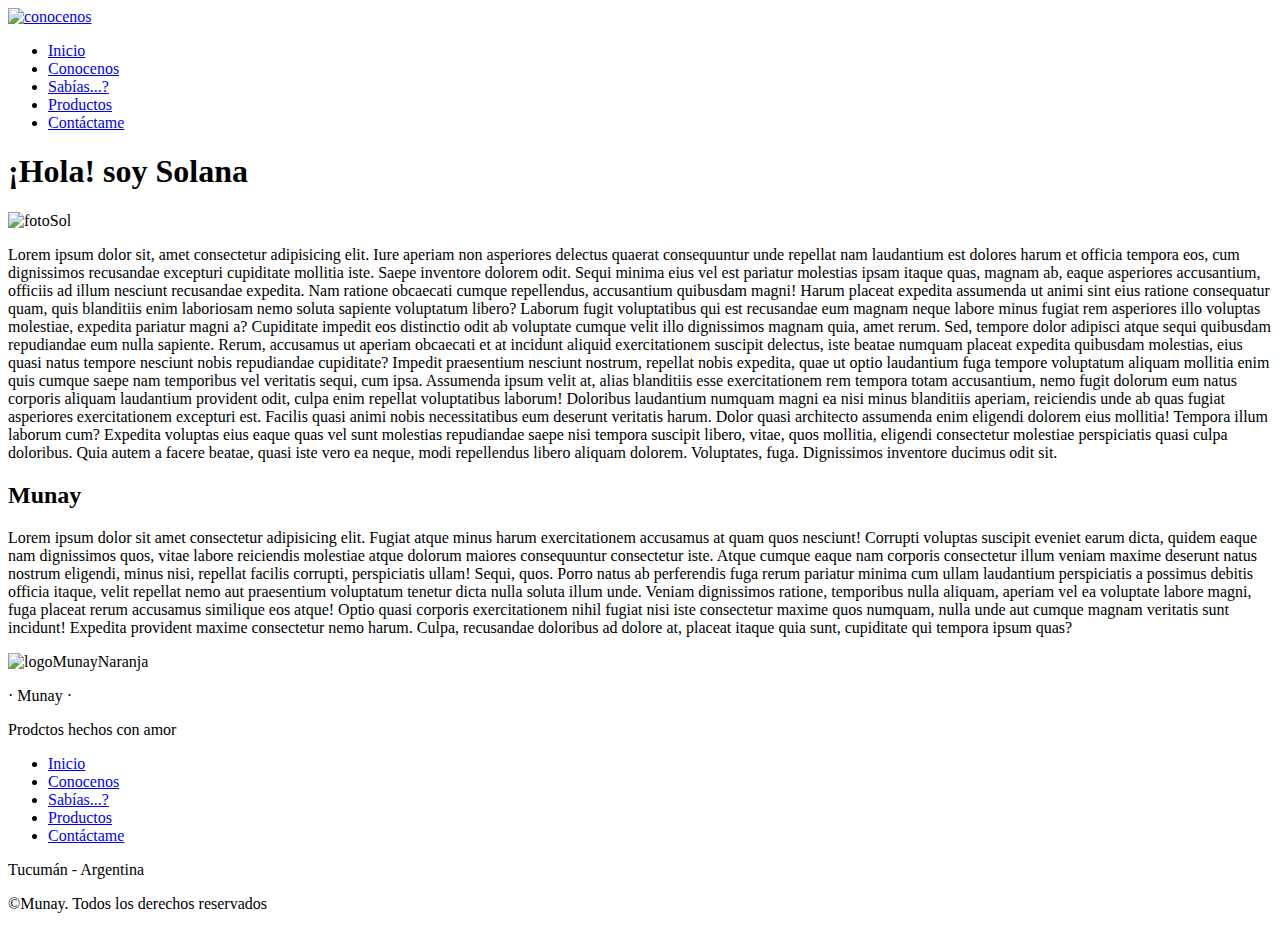
==== pages/conocenos.html @ 52119b0f "Estructura inicial del proyecto" ====
<!DOCTYPE html>
<html lang="es">

<head>
    <meta charset="UTF-8">
    <meta http-equiv="X-UA-Compatible" content="IE=edge">
    <meta name="viewport" content="width=device-width, initial-scale=1.0">
    <link rel="shotcut icon" href="../Assets/img/icono1.png">
    <title>Munay - Conocenos</title>
    <!--Link CSS-->
    <link rel="stylesheet" href="../CSS/style.css">
    <!--Link Google Fonts-->
    <link rel="preconnect" href="https://fonts.googleapis.com">
    <link rel="preconnect" href="https://fonts.gstatic.com" crossorigin>
    <link
        href="https://fonts.googleapis.com/css2?family=Clicker+Script&family=Raleway:ital,wght@0,300;0,400;0,700;1,400;1,700&display=swap"
        rel="stylesheet">
</head>

<body>
    <header>
        <div>
          <a href="../index.html"><img src="../Assets/img/munayTerracota.png" alt="conocenos"></a>
        </div>
        <nav>
            <ul>
                <li><a href="../index.html">Inicio</a></li>
                <li><a href="./conocenos.html">Conocenos</a></li>
                <li><a href="./sabias.html">Sabías...?</a></li>
                <li><a href="./productos.html">Productos</a></li>
                <li><a href="./contactame.html">Contáctame</a></li>
            </ul>
        </nav>
    </header>
    <main>
        <h1>¡Hola! soy Solana</h1>
        <section class="solana">
            <div>
                <img src="../Assets/img/solana.jpg" alt="fotoSol">
            </div>
            <div>
                <p>Lorem ipsum dolor sit, amet consectetur adipisicing elit. Iure aperiam non asperiores delectus
                    quaerat
                    consequuntur unde repellat nam laudantium est dolores harum et officia tempora eos, cum dignissimos
                    recusandae excepturi cupiditate mollitia iste. Saepe inventore dolorem odit. Sequi minima eius vel
                    est
                    pariatur molestias ipsam itaque quas, magnam ab, eaque asperiores accusantium, officiis ad illum
                    nesciunt recusandae expedita. Nam ratione obcaecati cumque repellendus, accusantium quibusdam magni!
                    Harum placeat expedita assumenda ut animi sint eius ratione consequatur quam, quis blanditiis enim
                    laboriosam nemo soluta sapiente voluptatum libero? Laborum fugit voluptatibus qui est recusandae eum
                    magnam neque labore minus fugiat rem asperiores illo voluptas molestiae, expedita pariatur magni a?
                    Cupiditate impedit eos distinctio odit ab voluptate cumque velit illo dignissimos magnam quia, amet
                    rerum. Sed, tempore dolor adipisci atque sequi quibusdam repudiandae eum nulla sapiente. Rerum,
                    accusamus ut aperiam obcaecati et at incidunt aliquid exercitationem suscipit delectus, iste beatae
                    numquam placeat expedita quibusdam molestias, eius quasi natus tempore nesciunt nobis repudiandae
                    cupiditate? Impedit praesentium nesciunt nostrum, repellat nobis expedita, quae ut optio laudantium
                    fuga
                    tempore voluptatum aliquam mollitia enim quis cumque saepe nam temporibus vel veritatis sequi, cum
                    ipsa.
                    Assumenda ipsum velit at, alias blanditiis esse exercitationem rem tempora totam accusantium, nemo
                    fugit
                    dolorum eum natus corporis aliquam laudantium provident odit, culpa enim repellat voluptatibus
                    laborum!
                    Doloribus laudantium numquam magni ea nisi minus blanditiis aperiam, reiciendis unde ab quas fugiat
                    asperiores exercitationem excepturi est. Facilis quasi animi nobis necessitatibus eum deserunt
                    veritatis
                    harum. Dolor quasi architecto assumenda enim eligendi dolorem eius mollitia! Tempora illum laborum
                    cum?
                    Expedita voluptas eius eaque quas vel sunt molestias repudiandae saepe nisi tempora suscipit libero,
                    vitae, quos mollitia, eligendi consectetur molestiae perspiciatis quasi culpa doloribus. Quia autem
                    a
                    facere beatae, quasi iste vero ea neque, modi repellendus libero aliquam dolorem. Voluptates, fuga.
                    Dignissimos inventore ducimus odit sit.</p>
            </div>
        </section>
        <h2>Munay</h2>
        <section class="munay">
            <div>
                <p>Lorem ipsum dolor sit amet consectetur adipisicing elit. Fugiat atque minus harum exercitationem
                    accusamus at quam quos nesciunt! Corrupti voluptas suscipit eveniet earum dicta, quidem eaque nam
                    dignissimos quos, vitae labore reiciendis molestiae atque dolorum maiores consequuntur consectetur
                    iste.
                    Atque cumque eaque nam corporis consectetur illum veniam maxime deserunt natus nostrum eligendi,
                    minus
                    nisi, repellat facilis corrupti, perspiciatis ullam! Sequi, quos. Porro natus ab perferendis fuga
                    rerum
                    pariatur minima cum ullam laudantium perspiciatis a possimus debitis officia itaque, velit repellat
                    nemo
                    aut praesentium voluptatum tenetur dicta nulla soluta illum unde. Veniam dignissimos ratione,
                    temporibus
                    nulla aliquam, aperiam vel ea voluptate labore magni, fuga placeat rerum accusamus similique eos
                    atque!
                    Optio quasi corporis exercitationem nihil fugiat nisi iste consectetur maxime quos numquam, nulla
                    unde
                    aut cumque magnam veritatis sunt incidunt! Expedita provident maxime consectetur nemo harum. Culpa,
                    recusandae doloribus ad dolore at, placeat itaque quia sunt, cupiditate qui tempora ipsum quas?</p>
            </div>
            <div>
                <img src="../Assets/img/icono2.png" alt="logoMunayNaranja">
            </div>
        </section>
    </main>
    <footer>
        <div>
            <p>· Munay ·</p>
            <p>Prodctos hechos con amor</p>
        </div>
        <nav>
            <ul>
                <li><a href="../index.html">Inicio</a></li>
                <li><a href="./conocenos.html">Conocenos</a></li>
                <li><a href="./sabias.html">Sabías...?</a></li>
                <li><a href="./productos.html">Productos</a></li>
                <li><a href="./contactame.html">Contáctame</a></li>
            </ul>
        </nav>
        <div>
            <p>Tucumán - Argentina</p>
            <p>©Munay. Todos los derechos reservados</p>
        </div>
    </footer>
</body>
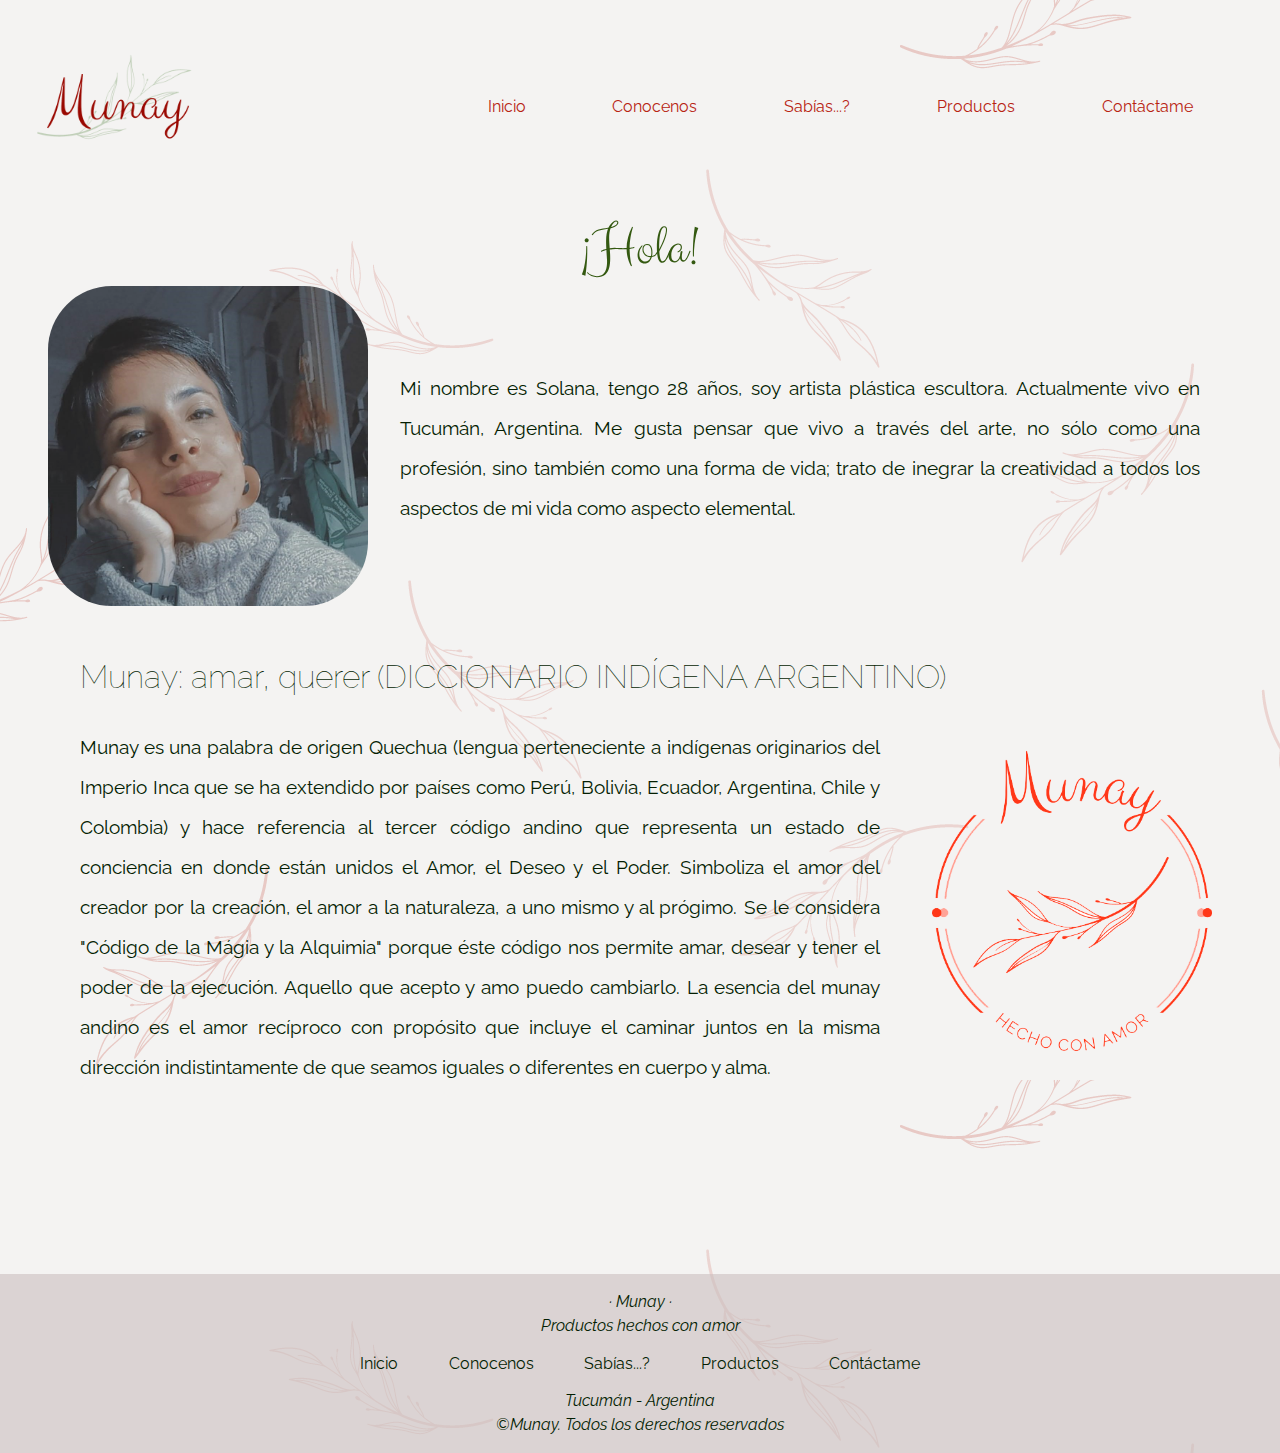
==== commit 0ba0a661: "cierre de etiqueta html" ====
--- a/pages/conocenos.html
+++ b/pages/conocenos.html
@@ -7,116 +7,88 @@
     <meta name="viewport" content="width=device-width, initial-scale=1.0">
     <link rel="shotcut icon" href="../Assets/img/icono1.png">
     <title>Munay - Conocenos</title>
-    <!--Link CSS-->
-    <link rel="stylesheet" href="../CSS/style.css">
     <!--Link Google Fonts-->
     <link rel="preconnect" href="https://fonts.googleapis.com">
     <link rel="preconnect" href="https://fonts.gstatic.com" crossorigin>
     <link
         href="https://fonts.googleapis.com/css2?family=Clicker+Script&family=Raleway:ital,wght@0,300;0,400;0,700;1,400;1,700&display=swap"
         rel="stylesheet">
+    <!--Link CSS-->
+    <link rel="stylesheet" href="../css/style.css">
 </head>
 
 <body>
-    <header>
-        <div>
-          <a href="../index.html"><img src="../Assets/img/munayTerracota.png" alt="conocenos"></a>
-        </div>
-        <nav>
-            <ul>
-                <li><a href="../index.html">Inicio</a></li>
-                <li><a href="./conocenos.html">Conocenos</a></li>
-                <li><a href="./sabias.html">Sabías...?</a></li>
-                <li><a href="./productos.html">Productos</a></li>
-                <li><a href="./contactame.html">Contáctame</a></li>
-            </ul>
-        </nav>
-    </header>
-    <main>
-        <h1>¡Hola! soy Solana</h1>
-        <section class="solana">
+    <div class="estructura">
+        <header>
             <div>
-                <img src="../Assets/img/solana.jpg" alt="fotoSol">
+                <a href="../index.html"><img src="../assets/img/munayTerracota.png" alt="conocenos"></a>
             </div>
+            <nav>
+                <ul>
+                    <li><a href="../index.html">Inicio</a></li>
+                    <li><a href="./conocenos.html">Conocenos</a></li>
+                    <li><a href="./sabias.html">Sabías...?</a></li>
+                    <li><a href="./productos.html">Productos</a></li>
+                    <li><a href="./contactame.html">Contáctame</a></li>
+                </ul>
+            </nav>
+        </header>
+        <main>
+            <h1>¡Hola!</h1>
+            <section class="solana">
+                <div>
+                    <img src="../assets/img/solana.jpg" alt="fotoSol">
+                </div>
+                <div>
+                    <p>Mi nombre es Solana, tengo 28 años, soy artista plástica escultora.
+                        Actualmente vivo en Tucumán, Argentina.
+                        Me gusta pensar que vivo a través del arte, no sólo como una profesión, sino también como una
+                        forma de vida; trato de inegrar la creatividad a todos los aspectos de mi vida como aspecto
+                        elemental.</p>
+                </div>
+            </section>
+            <div class="h2Conocenos">
+                <h2>Munay: amar, querer (DICCIONARIO INDÍGENA ARGENTINO)</h2>
+            </div>
+            <section class="munay">
+                <div>
+                    <p>Munay es una palabra de origen Quechua (lengua perteneciente a indígenas originarios del Imperio
+                        Inca que se ha extendido por países como Perú, Bolivia, Ecuador, Argentina, Chile y Colombia) y
+                        hace referencia al tercer código andino que representa un estado de conciencia en donde están
+                        unidos el Amor, el Deseo y el Poder. Simboliza el amor del creador por la creación, el amor a la
+                        naturaleza, a uno mismo y al prógimo.
+                        Se le considera "Código de la Mágia y la Alquimia" porque éste código nos permite amar, desear y
+                        tener el poder de la ejecución.
+                        Aquello que acepto y amo puedo cambiarlo. La esencia del munay andino es el amor recíproco con
+                        propósito que incluye el caminar juntos en la misma dirección indistintamente de que seamos
+                        iguales o diferentes en cuerpo y alma.
+                    </p>
+                </div>
+                <div>
+                    <img src="../assets/img/icono2.png" alt="logoMunayNaranja">
+                </div>
+            </section>
+        </main>
+        <footer>
             <div>
-                <p>Lorem ipsum dolor sit, amet consectetur adipisicing elit. Iure aperiam non asperiores delectus
-                    quaerat
-                    consequuntur unde repellat nam laudantium est dolores harum et officia tempora eos, cum dignissimos
-                    recusandae excepturi cupiditate mollitia iste. Saepe inventore dolorem odit. Sequi minima eius vel
-                    est
-                    pariatur molestias ipsam itaque quas, magnam ab, eaque asperiores accusantium, officiis ad illum
-                    nesciunt recusandae expedita. Nam ratione obcaecati cumque repellendus, accusantium quibusdam magni!
-                    Harum placeat expedita assumenda ut animi sint eius ratione consequatur quam, quis blanditiis enim
-                    laboriosam nemo soluta sapiente voluptatum libero? Laborum fugit voluptatibus qui est recusandae eum
-                    magnam neque labore minus fugiat rem asperiores illo voluptas molestiae, expedita pariatur magni a?
-                    Cupiditate impedit eos distinctio odit ab voluptate cumque velit illo dignissimos magnam quia, amet
-                    rerum. Sed, tempore dolor adipisci atque sequi quibusdam repudiandae eum nulla sapiente. Rerum,
-                    accusamus ut aperiam obcaecati et at incidunt aliquid exercitationem suscipit delectus, iste beatae
-                    numquam placeat expedita quibusdam molestias, eius quasi natus tempore nesciunt nobis repudiandae
-                    cupiditate? Impedit praesentium nesciunt nostrum, repellat nobis expedita, quae ut optio laudantium
-                    fuga
-                    tempore voluptatum aliquam mollitia enim quis cumque saepe nam temporibus vel veritatis sequi, cum
-                    ipsa.
-                    Assumenda ipsum velit at, alias blanditiis esse exercitationem rem tempora totam accusantium, nemo
-                    fugit
-                    dolorum eum natus corporis aliquam laudantium provident odit, culpa enim repellat voluptatibus
-                    laborum!
-                    Doloribus laudantium numquam magni ea nisi minus blanditiis aperiam, reiciendis unde ab quas fugiat
-                    asperiores exercitationem excepturi est. Facilis quasi animi nobis necessitatibus eum deserunt
-                    veritatis
-                    harum. Dolor quasi architecto assumenda enim eligendi dolorem eius mollitia! Tempora illum laborum
-                    cum?
-                    Expedita voluptas eius eaque quas vel sunt molestias repudiandae saepe nisi tempora suscipit libero,
-                    vitae, quos mollitia, eligendi consectetur molestiae perspiciatis quasi culpa doloribus. Quia autem
-                    a
-                    facere beatae, quasi iste vero ea neque, modi repellendus libero aliquam dolorem. Voluptates, fuga.
-                    Dignissimos inventore ducimus odit sit.</p>
+                <p>· Munay ·</p>
+                <p>Productos hechos con amor</p>
             </div>
-        </section>
-        <h2>Munay</h2>
-        <section class="munay">
+            <nav>
+                <ul>
+                    <li><a href="../index.html">Inicio</a></li>
+                    <li><a href="./conocenos.html">Conocenos</a></li>
+                    <li><a href="./sabias.html">Sabías...?</a></li>
+                    <li><a href="./productos.html">Productos</a></li>
+                    <li><a href="./contactame.html">Contáctame</a></li>
+                </ul>
+            </nav>
             <div>
-                <p>Lorem ipsum dolor sit amet consectetur adipisicing elit. Fugiat atque minus harum exercitationem
-                    accusamus at quam quos nesciunt! Corrupti voluptas suscipit eveniet earum dicta, quidem eaque nam
-                    dignissimos quos, vitae labore reiciendis molestiae atque dolorum maiores consequuntur consectetur
-                    iste.
-                    Atque cumque eaque nam corporis consectetur illum veniam maxime deserunt natus nostrum eligendi,
-                    minus
-                    nisi, repellat facilis corrupti, perspiciatis ullam! Sequi, quos. Porro natus ab perferendis fuga
-                    rerum
-                    pariatur minima cum ullam laudantium perspiciatis a possimus debitis officia itaque, velit repellat
-                    nemo
-                    aut praesentium voluptatum tenetur dicta nulla soluta illum unde. Veniam dignissimos ratione,
-                    temporibus
-                    nulla aliquam, aperiam vel ea voluptate labore magni, fuga placeat rerum accusamus similique eos
-                    atque!
-                    Optio quasi corporis exercitationem nihil fugiat nisi iste consectetur maxime quos numquam, nulla
-                    unde
-                    aut cumque magnam veritatis sunt incidunt! Expedita provident maxime consectetur nemo harum. Culpa,
-                    recusandae doloribus ad dolore at, placeat itaque quia sunt, cupiditate qui tempora ipsum quas?</p>
+                <p>Tucumán - Argentina</p>
+                <p>©Munay. Todos los derechos reservados</p>
             </div>
-            <div>
-                <img src="../Assets/img/icono2.png" alt="logoMunayNaranja">
-            </div>
-        </section>
-    </main>
-    <footer>
-        <div>
-            <p>· Munay ·</p>
-            <p>Prodctos hechos con amor</p>
-        </div>
-        <nav>
-            <ul>
-                <li><a href="../index.html">Inicio</a></li>
-                <li><a href="./conocenos.html">Conocenos</a></li>
-                <li><a href="./sabias.html">Sabías...?</a></li>
-                <li><a href="./productos.html">Productos</a></li>
-                <li><a href="./contactame.html">Contáctame</a></li>
-            </ul>
-        </nav>
-        <div>
-            <p>Tucumán - Argentina</p>
-            <p>©Munay. Todos los derechos reservados</p>
-        </div>
-    </footer>
-</body>+        </footer>
+    </div>
+</body>
+
+</html>--- a/css/style.css
+++ b/css/style.css
@@ -0,0 +1,424 @@
+*{
+    margin: 0;
+    padding: 0;
+    box-sizing: border-box;
+    font-family: 'Raleway', sans-serif;
+}
+
+.estructura {
+    display: grid;
+    grid-template-areas: 
+    "header"
+    "main"
+    "footer";
+    grid-template-columns:1fr;
+    grid-template-rows: 0.5fr 5fr 0.5fr;
+}
+
+header{
+    display: flex;
+    align-items: center;
+    grid-area: header;
+}
+
+header img{
+    width: 50%;
+    margin-left: 3%;
+}
+
+header div{
+    padding: 0.5rem;
+    width: 45%;
+    align-items: center;
+}
+
+header ul li{
+    list-style-type: none;
+    font-weight: 400;
+    font-size: 1rem;
+    text-align: center;
+    text-decoration: none;
+    align-content: space-between;
+}
+
+header ul a{
+    text-decoration: none;
+    color: #B82312;
+}
+
+header nav{
+    width: 100%;
+}
+
+header nav ul{
+    display: flex;
+    justify-content: space-evenly;
+    width: 100%;
+    align-items: center;
+}
+
+header a:hover{
+    color: #041E02;
+}
+
+footer{
+    background-color: #cbbfbf9c;
+    display: flex;
+    flex-direction: column;
+    justify-content: flex-end;
+    grid-area: footer;
+}
+
+footer div{
+    width: 100%;
+    padding: 1rem;
+}
+
+footer div p{
+    align-items: center;
+    line-height: 1.5rem;
+}
+
+footer ul li{
+    list-style-type: none;
+    font-weight: 400;
+    font-size: 1rem;
+    text-align: center;
+    text-decoration: none;
+}
+
+footer ul a{
+    text-decoration: none;
+    color: #041E02;
+}
+
+footer nav{
+    width: 100%;
+    display: flex;
+    justify-content: center;
+}
+
+footer nav ul{
+    display: flex;
+    justify-content: space-between;
+    width: 35rem;
+    align-items: center;
+}
+
+footer div p{
+    color: #041E02;
+    font-style: italic;
+    display: flex;
+    justify-content: center;
+}
+
+footer a:hover{
+    color: #B82312;
+}
+
+body{
+    background-image: url(../assets/img/background.png);
+    width:100%;
+}
+
+main{
+    height: 100%;
+    display: flex;
+    flex-direction: column;
+    align-content: flex-start;
+    justify-content: flex-start;
+    grid-area: main;
+}
+
+body h1{
+    color: #345911;
+    font-size: 3.5rem;
+    font-weight: lighter;
+    font-family: 'Clicker Script', cursive;
+    display: flex;
+    justify-content: center;
+    align-items: center;
+}
+
+.mainIndex{
+    display: flex;
+    flex-direction: column;
+    justify-content: flex-start;
+    align-items: center;
+    height: 120vh;
+}
+
+.mainIndex h1{
+    color: #345911;
+    font-size: 6rem;
+    text-align: center;
+    font-weight: lighter;
+    font-family: 'Clicker Script', cursive;
+}
+
+.mainIndex h2{
+    color: #345911;
+    width:45%;
+    font-size: 1rem;
+    font-family: 'Raleway';
+    display: flex;
+    align-items: center;
+    justify-content: center;
+}
+
+.btnPedidos{
+    padding: 8%;
+}
+
+.btnPedidos button{
+    padding: 1rem;
+    width: 15rem;
+    font-size: 1.3rem;
+    border-radius: 5rem;
+    border-style: solid;
+    border-color: #345911;    
+}
+
+.btnPedidos button a{
+    color: #345911;
+    text-decoration: none;
+}
+
+.btnPedidos button:hover{
+    transform: scale(1.2)
+}
+
+.solana{
+    margin: 0rem 3rem 0rem 3rem;
+    display: flex;
+    flex-direction: row;
+    align-items: center;
+}
+
+.solana img{
+    width: auto;
+    height: 20rem;
+    border-radius: 20%;
+    opacity: 85%;
+}
+
+.solana p{
+    color: #041E02;
+    margin: 2rem;
+    font-size: 1.2rem;
+    text-align: justify;
+    line-height: 2.5rem;
+}
+
+h2{
+    color: #041E02;
+    font-size: 2rem;
+    font-family: 'Raleway';
+    font-weight: lighter;
+    display: flex;
+    align-items: center;
+}
+
+.h2Conocenos{
+    margin: 3rem 3rem 0rem 5rem;
+}
+
+.munay{
+    margin: 0rem 3rem 0rem 3rem;
+    display: flex;
+    flex-direction: row;
+    align-items: center;
+}
+
+.munay img{
+    width: auto;
+    height: 20rem;
+    border-radius: 20%;
+}
+
+.munay p{
+    color: #041E02;
+    margin: 2rem;
+    font-size: 1.2rem;
+    text-align: justify;
+    line-height: 2.5rem;
+}
+
+.sabias h2 {
+    padding: 1rem;
+    margin-left: 15rem;
+}
+
+.video{
+    padding: 1rem;
+    display: flex;
+    justify-content: center;
+}
+
+.mates{
+    width: 100%;
+}
+
+.mates h2{
+    margin-left: 3rem;
+}
+
+.mates div{
+    display: flex;
+    justify-content: center;
+    flex-wrap: wrap;
+}
+
+.mates div div{
+    background-color: #ff633352;
+    width: 15rem;
+    height: 20rem;
+    margin: 3rem;
+    padding: 1rem;
+    border-radius: 5%;
+    display: flex;
+    flex-direction: column;
+    justify-content: space-between;
+    align-items: center;
+}
+
+.mates div img{
+    width: auto;
+    height: 10rem;
+}
+
+.mates div p{
+    text-align: center;
+}
+
+.cuencos{
+    width: 100%;
+}
+
+.cuencos h2{
+    margin-left: 3rem;
+}
+
+.cuencos div{
+    background-color: #ff633352;
+    width: 15rem;
+    height: 20rem;
+    margin: 3rem 3rem 3rem 9rem;
+    padding: 1rem;
+    border-radius: 5%;
+    display: flex;
+    flex-direction: column;
+    justify-content: space-between;
+    align-items: center;
+}
+
+.cuencos div img{
+    width: auto;
+    height: 10rem;
+}
+
+.cuencos div p{
+    text-align: center;
+}
+
+.contactame h2{
+    width: 85%;
+    font-size: 2rem;
+    margin-left: 3rem;
+}
+
+.contForm{
+    display: flex;
+    flex-direction: row;
+    align-items: center;
+}
+
+.contForm h3{
+    font-size: 1.5rem;
+    margin-bottom: 1rem;
+    font-weight: 400;
+    color: #FF6333
+}
+
+.izquierda{
+    width: 50%;
+    height: 100%;
+    padding: 2rem;
+    display: flex;
+    flex-direction: column;
+}
+
+.pedidos{
+    margin: 0rem 3rem 3rem 1rem;
+}
+
+.pedidos p{
+    color: #345911;
+    text-align: justify;
+    font-size: 1rem;
+    line-height: 2.5rem;
+}
+
+.formulario{
+    padding: 3rem;
+    display: flex;
+    flex-direction: column;
+}
+
+.redes{
+    margin: 3rem 3rem 2rem 1rem;
+    display: flex;
+    flex-direction: column;
+    align-items: flex-end;
+    justify-content: flex-end;
+}
+
+.redes i{
+    color: grey;
+    margin: 0.5rem 0.5rem 0rem 1.5rem;
+    width: 3rem;
+    height: auto;
+    cursor: pointer;
+}
+
+.redes i:hover{
+    color: #345911;
+}
+
+.formulario{
+    width: 50%;
+    border-left: double 0.5rem #FF6333;
+}
+
+.contForm form .campo, textarea{
+    width: 20rem;
+    padding: 15px 10px;
+    font-size: 1rem;
+    border: solid grey;
+    margin-bottom: 0.5rem;
+    border-radius: 5px;
+    outline: 0;
+}
+
+.contForm form textarea{
+    max-width: 20rem;
+    min-width: 20rem;
+    min-height: 10rem;
+    max-width: 12rem;
+}
+
+.contForm .btnEnviar{
+    padding: 15px;
+    font-size: 16px;
+    border: none;
+    outline: 0;
+    background: #FF6333;
+    color: #EBDBC9;
+    border-radius: 3px;
+    cursor: pointer;
+    transition: all 300ms ease;
+}
+
+.contForm .btnEnviar:hover{
+    background: #ff633385;
+}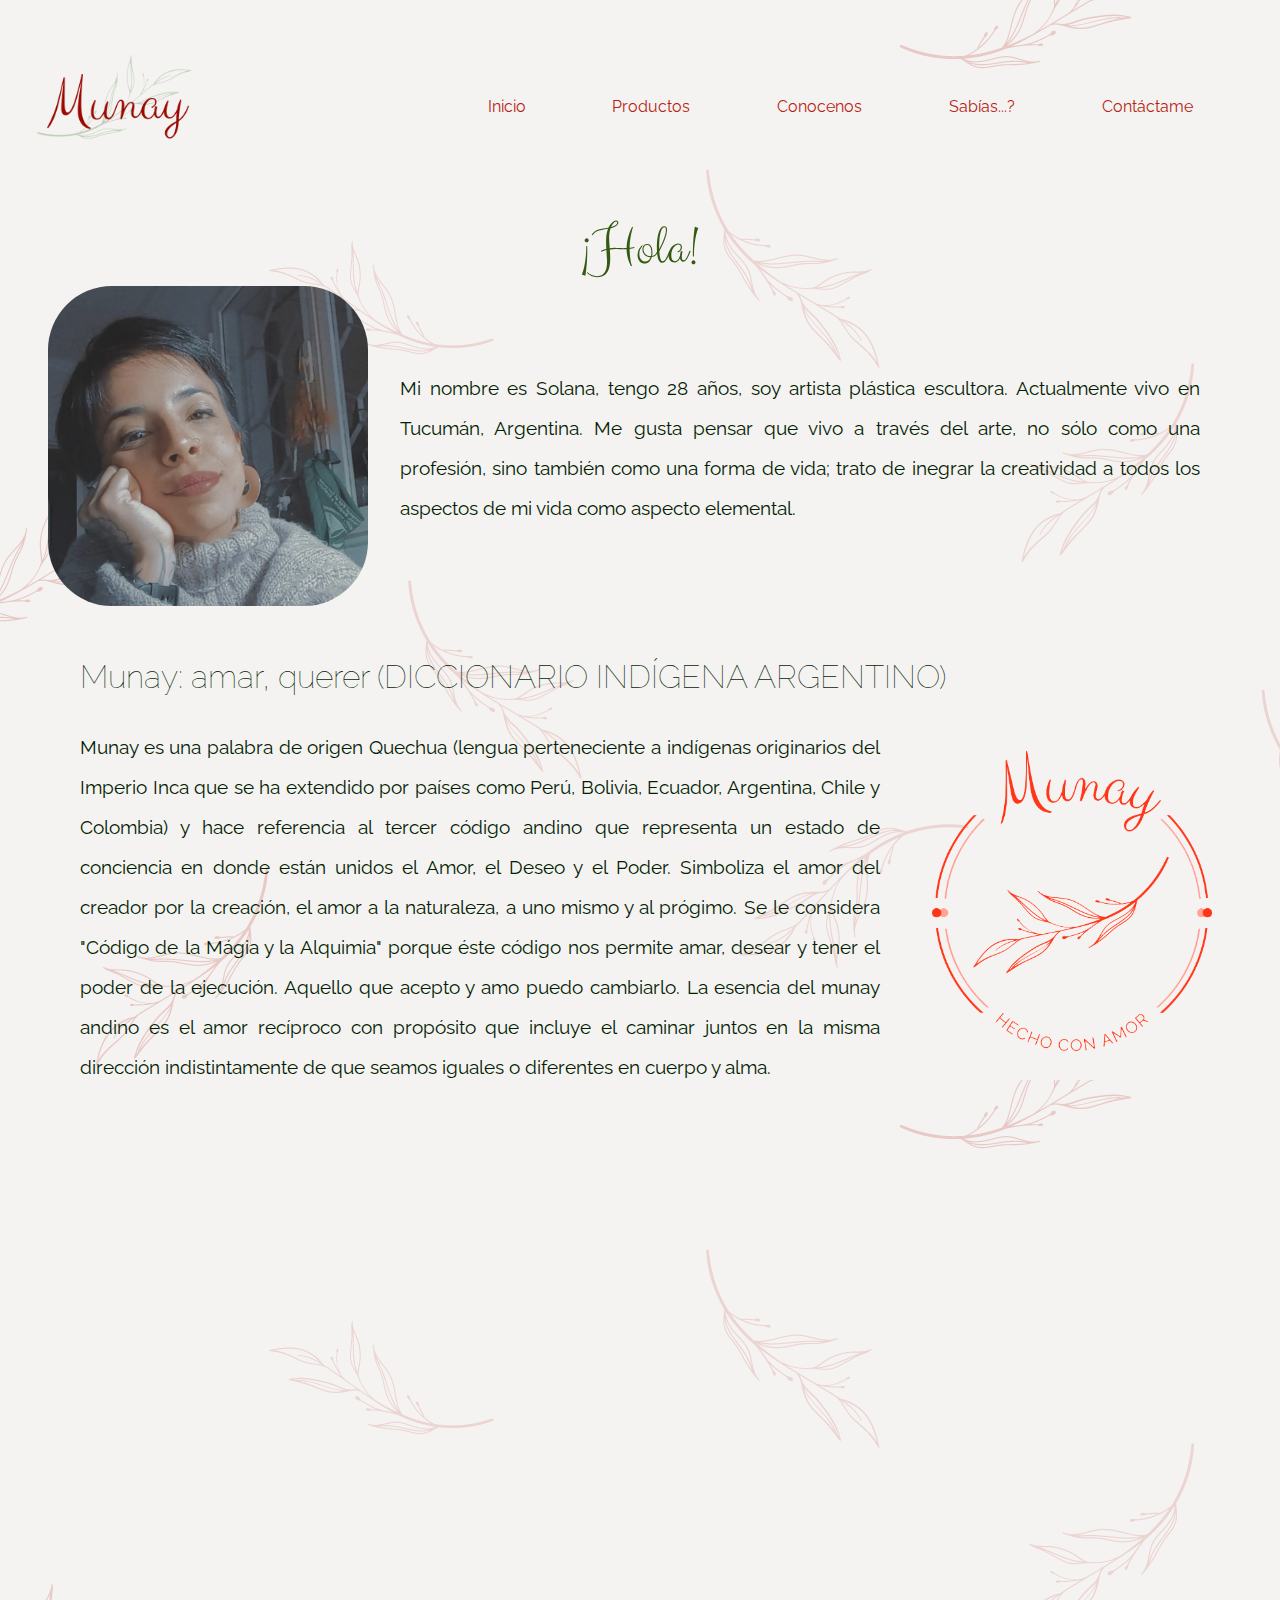
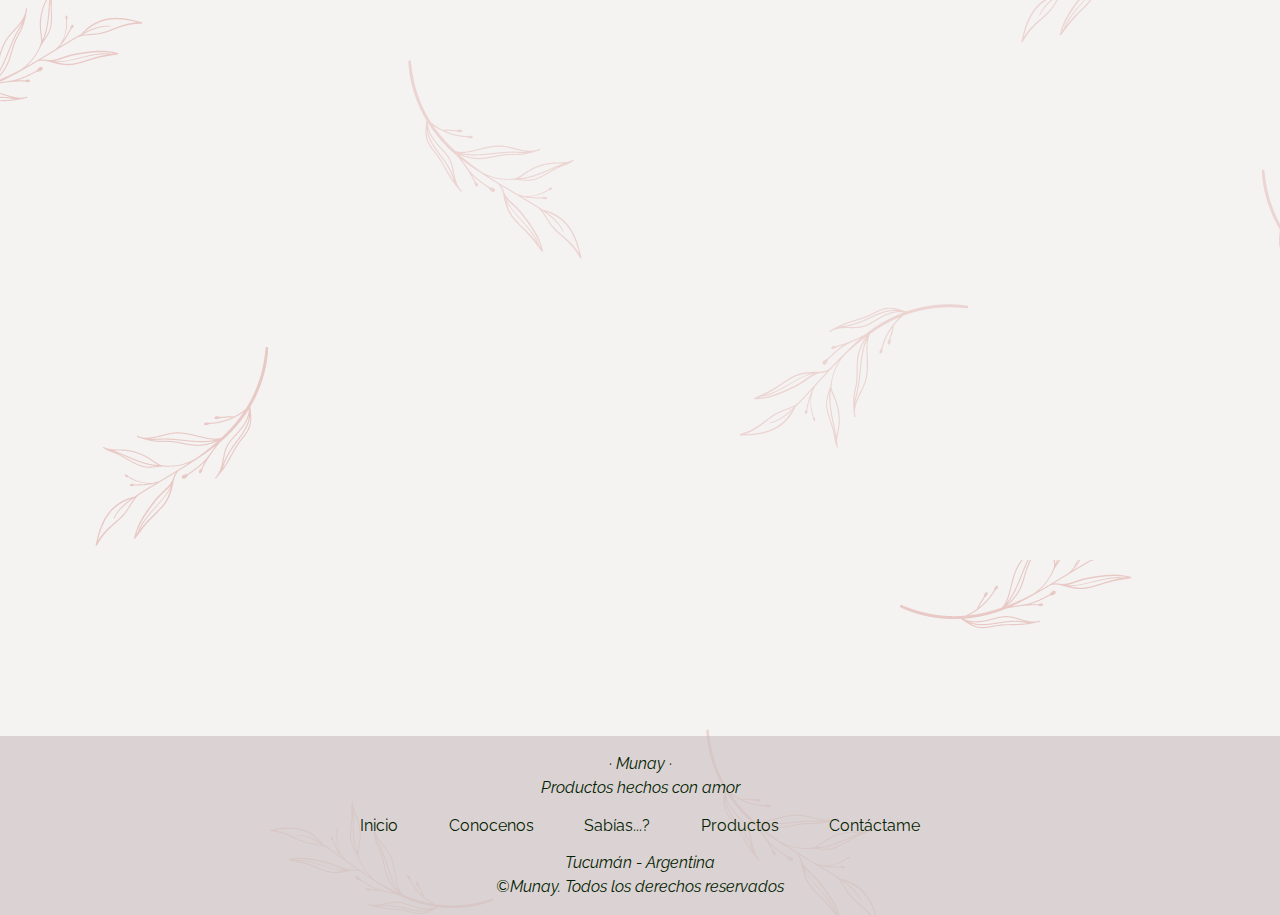
==== commit b8b8936f: "retoques estéticos" ====
--- a/pages/conocenos.html
+++ b/pages/conocenos.html
@@ -23,12 +23,17 @@
             <div>
                 <a href="../index.html"><img src="../assets/img/munayTerracota.png" alt="conocenos"></a>
             </div>
+            <input type="checkbox" id="menuCheck">
+            <label id="menu" for="menuCheck">
+                <span id="menuAbrir">&#9776;</span>
+                <span id="menuCerrar">X</span>
+            </label>
             <nav>
                 <ul>
                     <li><a href="../index.html">Inicio</a></li>
+                    <li><a href="./productos.html">Productos</a></li>
                     <li><a href="./conocenos.html">Conocenos</a></li>
-                    <li><a href="./sabias.html">Sabías...?</a></li>
-                    <li><a href="./productos.html">Productos</a></li>
+                    <li><a href="./sabias.html">Sabías...?</a></li>                    
                     <li><a href="./contactame.html">Contáctame</a></li>
                 </ul>
             </nav>
--- a/css/style.css
+++ b/css/style.css
@@ -12,7 +12,7 @@
     "main"
     "footer";
     grid-template-columns:1fr;
-    grid-template-rows: 0.5fr 5fr 0.5fr;
+    grid-template-rows: 0.5fr 10fr 0.5fr;
 }
 
 header{
@@ -79,6 +79,10 @@
     line-height: 1.5rem;
 }
 
+.footerSabias div p{
+    line-height: 1rem;
+}
+
 footer ul li{
     list-style-type: none;
     font-weight: 400;
@@ -244,9 +248,24 @@
     line-height: 2.5rem;
 }
 
+.sabias{
+    display: flex;
+    flex-direction: column;
+    align-items: center;
+}
+
+.carousel{
+    width: 50%;
+    margin: 0rem 0rem 2rem 0rem;
+}
+
 .sabias h2 {
+    width: 100%;
     padding: 1rem;
     margin-left: 15rem;
+    display: flex;
+    flex-direction: row;
+    align-items: flex-start;
 }
 
 .video{
@@ -287,7 +306,12 @@
     height: 10rem;
 }
 
+.mates div h3{
+    color: #041E02;
+}
+
 .mates div p{
+    color: #041E02;
     text-align: center;
 }
 
@@ -317,7 +341,12 @@
     height: 10rem;
 }
 
+.cuencos div h3{
+    color: #041E02;
+}
+
 .cuencos div p{
+    color: #041E02;
     text-align: center;
 }
 
@@ -357,12 +386,6 @@
     text-align: justify;
     font-size: 1rem;
     line-height: 2.5rem;
-}
-
-.formulario{
-    padding: 3rem;
-    display: flex;
-    flex-direction: column;
 }
 
 .redes{
@@ -386,6 +409,9 @@
 }
 
 .formulario{
+    padding: 3rem;
+    display: flex;
+    flex-direction: column;
     width: 50%;
     border-left: double 0.5rem #FF6333;
 }
@@ -421,4 +447,394 @@
 
 .contForm .btnEnviar:hover{
     background: #ff633385;
+}
+
+@media screen and (max-width:1024px) {
+    .estructura {
+        display: grid;
+        grid-template-areas:    "header"
+                                "main";
+        grid-template-rows: 1fr 10fr;
+    }
+
+    footer {
+        display: none;
+    }
+
+    .carousel{
+        width: 80%;
+    }
+
+    .sabias h2 {
+        width: 90%;
+        margin: 0;
+        padding: 1rem;
+        margin-left: 4rem;
+    }
+
+    .cuencos div{
+        margin-left: 4rem;
+    }
+}
+
+#menu, #menuCheck{
+    display: none;
+}
+
+@media screen and (max-width:768px) {
+    #menuCheck:not(:checked) ~ nav{
+        display: none;
+    }    
+
+    #menuCheck:checked ~ nav{
+        display: block;
+    }
+    
+    #menu{
+        display: block;
+        color: #B82312;
+        font-size: 3rem;
+        position: absolute;
+        right: 2rem;
+    }
+
+    #menuCerrar{
+        display: none;
+    }
+
+    #menuCheck:checked ~ label #menuAbrir{
+        display: none;
+    }
+
+    #menuCheck:checked ~ label #menuCerrar{
+        display: block;
+    }
+
+    header img{
+        width: 70%;
+    }
+
+    header nav{
+        position: absolute;
+        top: 9rem;
+        right: 0;
+        height: 40%;
+        width: 35%;
+        background-color: #b82312d7;
+        border-radius: 10px;
+        color: #EBDBC9;
+        z-index: 9999;
+    }
+
+    header nav a{
+        color: #EBDBC9;
+        font-size: 1.5rem;
+        margin: 2rem;
+        padding: rem;
+        line-height: 3rem;
+    }
+
+    header nav ul, header nav ul li{
+        display: block;
+        text-align: right;
+        margin-top: 1.5rem;
+    }
+
+    .solana{
+        display: block;
+    }
+
+    .solana div{
+        display:flex;
+        flex-direction: column;
+        justify-content: center;
+        align-items: center;
+    }
+
+    .munay{
+        margin-top: 0;
+        display: block;
+    }
+
+    .munay div{
+        margin: 0%;
+        display:flex;
+        flex-direction: column;
+        justify-content: center;
+        align-items: center;
+    }
+
+    .video{
+        width: 90%;
+    }
+
+    .cuencos div{
+        margin-left: 6rem;
+    }
+
+    .contForm{
+        display: flex;
+        flex-direction: column;
+        align-items: center;
+    }
+
+    .izquierda{
+        width: 90%;
+        order: 2
+    }
+
+    .pedidos{
+        margin: 1rem;
+        order:2;
+    }
+
+    .redes{
+        width: 100%;
+        margin-top: 1rem;
+        padding: 0;
+        justify-content:flex-start;
+        align-items: center;
+        order: 1
+    }
+
+    .formulario{
+        width: 90%;
+        justify-content: flex-start;
+        border: none;
+        order: 1;
+    }
+
+    .redes, .formulario{
+        display: flex;
+        flex-direction: row;
+    }
+}
+
+@media screen and (max-width:480px) {
+    .estructura {
+        display: block;
+    }
+    
+    #menu{
+        font-size: 1.5rem;
+    }
+    
+    header img{
+        width: 90%;
+    }
+
+    header nav{
+        top: 7rem;
+        height: 40%;
+        width: 40%;
+    }
+
+    header nav a{
+        font-size: 1rem;
+        margin: 1rem;
+        padding: 1rem;
+        line-height: 1rem;
+    }
+
+    .mainIndex h1{
+        color: #345911;
+        font-size: 3rem;
+        text-align: center;
+    }
+    
+    .mainIndex h2{
+        color: #345911;
+        width:50%;
+        margin-top: 1rem;
+        font-size: 0.65rem;
+        text-align: center;
+    }
+
+    .btnPedidos button{
+        padding: 0.5rem;
+        width: 8rem;
+        font-size: 1rem;
+        border-radius: 5rem;
+    }
+
+    .btnPedidos button:hover{
+        transform: none;
+    }
+
+    main{
+        width: 100%;
+        align-items: center;
+    }
+
+    .solana{
+        margin: 0;
+        width: 90%;
+        flex-direction: column;
+    }
+    
+    .solana img{
+        margin: 0;
+        height: 18rem;
+    }
+    
+    .solana p{
+        margin: 0.5rem;
+        font-size: 1rem;
+        line-height: 1.5rem;
+    }
+
+    .h2Conocenos{
+        width: 100%;
+        font-weight: 600;
+        display: flex;
+        align-items: center;
+        justify-content: center;
+    }
+
+    h2{
+        width: 85%;
+        font-size: 1rem;
+        text-align: center;
+    }
+    
+    .h2Conocenos{
+        margin: 0.5rem
+    }
+    
+    .munay{
+        margin: 0;
+        flex-direction: column;
+        align-items: center;
+    }
+    
+    .munay img{
+        height: 20rem;
+    }
+    
+    .munay p{
+        margin: 1rem 2rem;
+        font-size: 1rem;
+        line-height: 1.5rem;
+    }
+
+    .carousel{
+        width: 90%;
+    }
+
+    .sabias h1{
+        width: 90%;
+        font-size: 3rem;
+        text-align: center;
+    }
+
+    .sabias h2 {
+        width: 90%;
+        padding: 0;
+        margin: 1rem;
+        text-align: center;
+        font-size: 1.5rem;
+    }
+    
+    .video{
+        padding: 1rem;
+        display: flex;
+        justify-content: center;
+    }
+
+    .video iframe{
+        width: 75%;
+    }
+
+    body h1{
+        width: 85%;
+        font-size: 3rem;
+        text-align: center;
+    }
+
+    .mates{
+        display: flex;
+        flex-direction: column;
+        align-items: center;
+        justify-content: center;
+    }
+
+    .mates div{
+        margin: 0%;
+    }
+
+    .mates h2{
+        margin: 1.5rem;
+        font-size: 1.5rem;
+    }
+
+    .cuencos{
+        display: flex;
+        flex-direction: column;
+        align-items: center;
+        justify-content: center;
+    }
+
+    .cuencos div{
+        margin: 0
+    }
+
+    .cuencos h2{
+        margin: 1.5rem;
+        font-size: 1.5rem;
+    }
+
+    .contactame h2{
+        width: 90%;
+        margin: 0;
+        font-size: 1.5rem;
+    }
+
+    .contForm{
+        width: 100%;
+        margin: 0;
+        padding: 0%;
+    }
+
+    .pedidos{
+        width: 90%;
+        margin: 0;
+        padding: 1rem;
+    }
+
+    .redes{
+        width: 90%;
+        margin: 0;
+        padding: 1rem;
+    
+    }
+
+    .formulario{
+        width: 100%;
+        margin: 1rem 1rem 0rem 1rem;
+        padding: 1rem;
+        width: 90%;
+    }
+
+    .contForm form .campo, textarea{
+        width: 18rem;
+    }
+    
+    .contForm form textarea{
+        max-width: 18rem;
+        min-width: 18rem;
+    }
+
+    .izquierda{
+        width: 100%;
+        padding: 0%;
+        align-items: center;
+    }
+
+    .contForm h3{
+        font-size: 1.2rem;
+    }
+
+    .redes a{
+        font-size: 0.9rem;
+    }
 }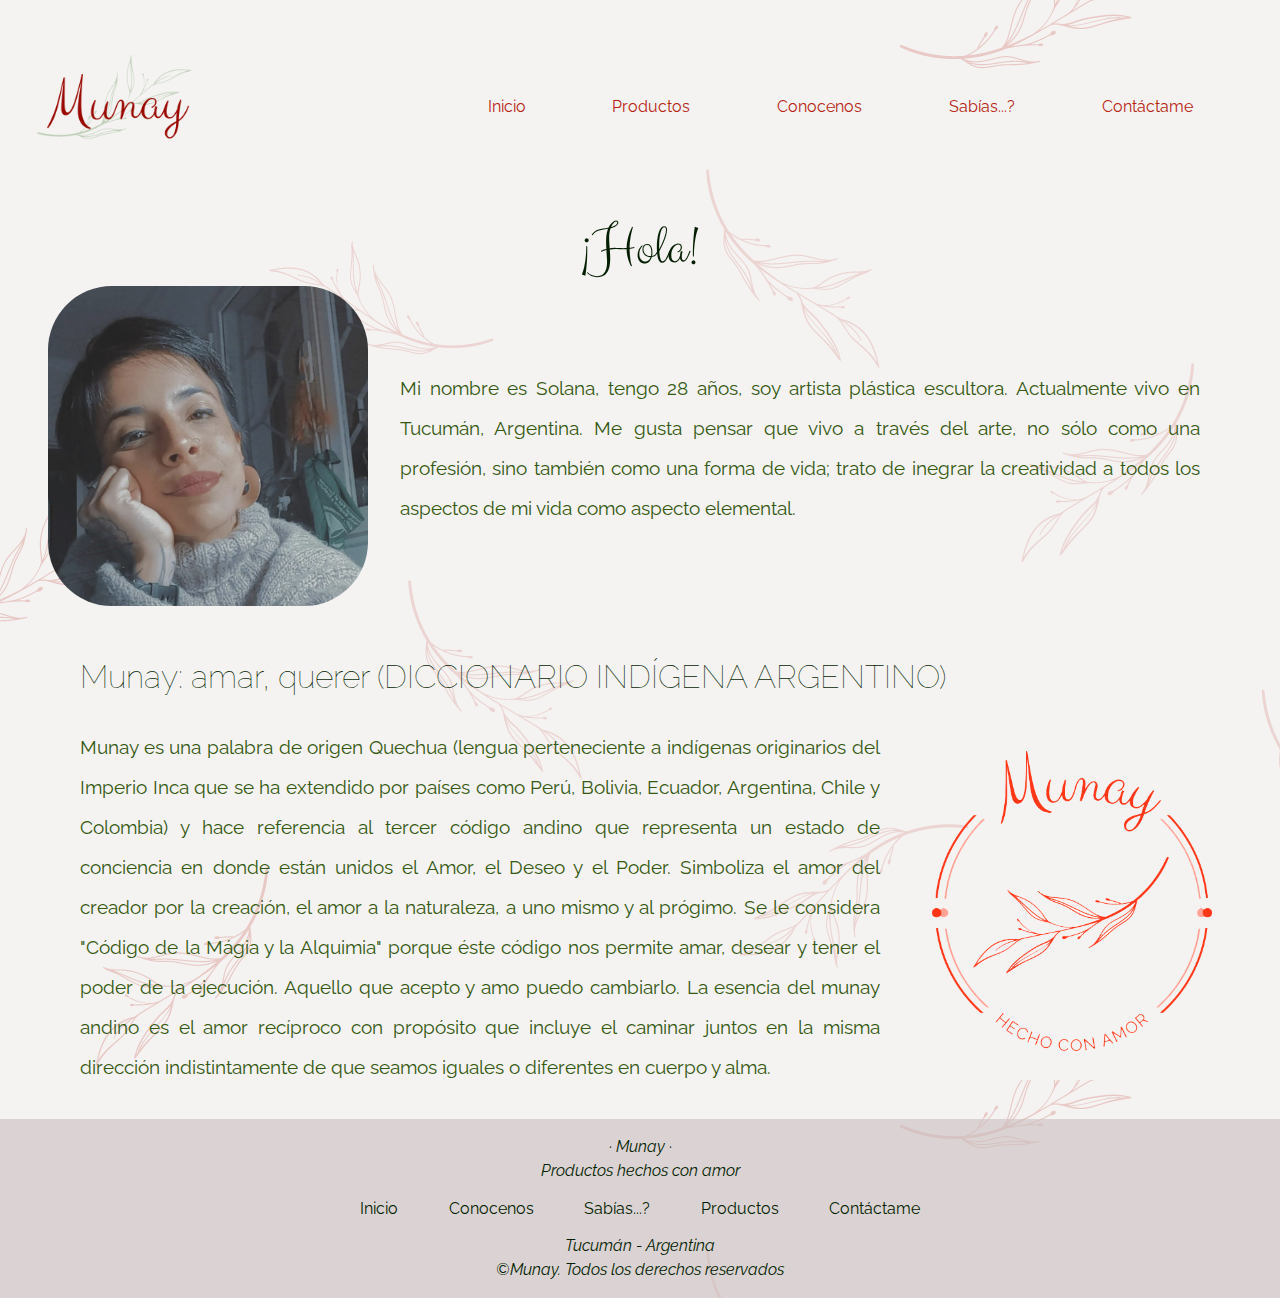
==== commit 00fd4812: "se agregan etiquetas meta description y keywords" ====
--- a/pages/conocenos.html
+++ b/pages/conocenos.html
@@ -5,24 +5,27 @@
     <meta charset="UTF-8">
     <meta http-equiv="X-UA-Compatible" content="IE=edge">
     <meta name="viewport" content="width=device-width, initial-scale=1.0">
-    <link rel="shotcut icon" href="../Assets/img/icono1.png">
+    <meta name="description" content="Solana Martínez artista plástica fundadora de Munay">
+    <meta name="keywords" content="microemprendimiento artista escultora tucuman argentina ">
+    <link rel="shortcut icon" href="../Assets/img/icono1.png">
     <title>Munay - Conocenos</title>
-    <!--Link Google Fonts-->
+    <!--link google fonts-->
     <link rel="preconnect" href="https://fonts.googleapis.com">
     <link rel="preconnect" href="https://fonts.gstatic.com" crossorigin>
     <link
         href="https://fonts.googleapis.com/css2?family=Clicker+Script&family=Raleway:ital,wght@0,300;0,400;0,700;1,400;1,700&display=swap"
         rel="stylesheet">
-    <!--Link CSS-->
-    <link rel="stylesheet" href="../css/style.css">
+    <!--link css-->
+    <link rel="stylesheet" href="../scss/style.css">
 </head>
 
 <body>
-    <div class="estructura">
+    <div class="estructuraConocenos">
         <header>
             <div>
-                <a href="../index.html"><img src="../assets/img/munayTerracota.png" alt="conocenos"></a>
+                <a href="../index.html"><img src="../assets/img/munayTerracota.png" alt="logo munay"></a>
             </div>
+            <!--codigo para menu hamburguesa-->
             <input type="checkbox" id="menuCheck">
             <label id="menu" for="menuCheck">
                 <span id="menuAbrir">&#9776;</span>
@@ -42,7 +45,7 @@
             <h1>¡Hola!</h1>
             <section class="solana">
                 <div>
-                    <img src="../assets/img/solana.jpg" alt="fotoSol">
+                    <img src="../assets/img/solana.jpg" alt="foto Solana">
                 </div>
                 <div>
                     <p>Mi nombre es Solana, tengo 28 años, soy artista plástica escultora.
@@ -70,7 +73,7 @@
                     </p>
                 </div>
                 <div>
-                    <img src="../assets/img/icono2.png" alt="logoMunayNaranja">
+                    <img src="../assets/img/icono2.png" alt="logo munay color naranja">
                 </div>
             </section>
         </main>
--- a/scss/style.css
+++ b/scss/style.css
@@ -0,0 +1,788 @@
+@charset "UTF-8";
+/*color texto de la nav*/
+/*etiquetas h1, h2 y texto de cards y footer*/
+/*textos de la web*/
+/*boton enviar y menu desplegable*/
+/*llamativo - usado en los h3, boton de enviar y línea separación*/
+/*bordes de formulario*/
+/*footer background-color*/
+/*cards background-color*/
+/*menu background-color*/
+/*hover boton enviar*/
+/*tipos de fuentes de la web*/
+/*fuente general de la web*/
+/*fuente cursiva para titulos*/
+* {
+  margin: 0;
+  padding: 0;
+  box-sizing: border-box;
+  font-family: "Raleway", sans-serif;
+}
+
+.estructuraIndex {
+  display: grid;
+  grid-template-areas: "header" "main" "footer";
+  grid-template-rows: 0.5fr 1.5fr 0.5fr;
+}
+
+.estructuraProductos {
+  display: grid;
+  grid-template-areas: "header" "main" "footer";
+  grid-template-rows: 0.5fr 6fr 0.5fr;
+}
+
+.estructuraConocenos {
+  display: grid;
+  grid-template-areas: "header" "main" "footer";
+  grid-template-rows: 0.5fr 4fr 0.5fr;
+}
+
+.estructuraSabias {
+  display: grid;
+  grid-template-areas: "header" "main" "footer";
+  grid-template-rows: 0.5fr 6.5fr 0.5fr;
+}
+
+.estructuraContactame {
+  display: grid;
+  grid-template-areas: "header" "main" "footer";
+  grid-template-rows: 0.5fr 3fr 0.5fr;
+}
+
+body {
+  background-image: url("../assets/img/background.png");
+  width: 100%;
+}
+
+header {
+  display: flex;
+  align-items: center;
+  grid-area: header;
+}
+header img {
+  width: 50%;
+  margin-left: 3%;
+}
+header div {
+  padding: 0.5rem;
+  width: 45%;
+  align-items: center;
+}
+header ul li {
+  list-style-type: none;
+  font-weight: 400;
+  font-size: 1rem;
+  text-align: center;
+  text-decoration: none;
+  align-content: space-between;
+}
+header ul a {
+  text-decoration: none;
+  color: #B82312;
+}
+header ul a:hover {
+  color: #041E02;
+}
+header nav {
+  width: 100%;
+}
+header nav ul {
+  display: flex;
+  justify-content: space-evenly;
+  width: 100%;
+  align-items: center;
+}
+
+/*menu hamburguesa*/
+#menu,
+#menuCheck {
+  display: none;
+}
+
+/*estilod de todos los contenedores*/
+main {
+  height: 100%;
+  display: flex;
+  flex-direction: column;
+  align-content: flex-start;
+  justify-content: flex-start;
+  grid-area: main;
+}
+
+.mainIndex {
+  display: flex;
+  flex-direction: column;
+  justify-content: flex-start;
+  align-items: center;
+}
+
+/*conocenos.html*/
+.solana {
+  margin: 0rem 3rem 0rem 3rem;
+  display: flex;
+  flex-direction: row;
+  align-items: center;
+}
+
+.munay {
+  margin: 0rem 3rem 0rem 3rem;
+  display: flex;
+  flex-direction: row;
+  align-items: center;
+}
+
+/*productos.html*/
+.mates {
+  width: 100%;
+}
+.mates div {
+  display: flex;
+  justify-content: center;
+  flex-wrap: wrap;
+}
+.mates div div {
+  background-color: rgba(255, 99, 51, 0.3215686275);
+  width: 15rem;
+  height: 20rem;
+  margin: 3rem;
+  padding: 1rem;
+  border-radius: 5%;
+  display: flex;
+  flex-direction: column;
+  justify-content: space-between;
+  align-items: center;
+}
+
+.cuencos {
+  width: 100%;
+}
+.cuencos div {
+  background-color: rgba(255, 99, 51, 0.3215686275);
+  width: 15rem;
+  height: 20rem;
+  margin: 3rem 3rem 3rem 8.5rem;
+  padding: 1rem;
+  border-radius: 5%;
+  display: flex;
+  flex-direction: column;
+  justify-content: space-between;
+  align-items: center;
+}
+
+.sabias {
+  display: flex;
+  flex-direction: column;
+  align-items: center;
+}
+
+/*contactame.html*/
+.contForm {
+  display: flex;
+  flex-direction: row;
+  align-items: center;
+}
+.contForm .izquierda {
+  width: 50%;
+  height: 100%;
+  padding: 2rem;
+  display: flex;
+  flex-direction: column;
+}
+.contForm .izquierda .pedidos {
+  margin: 0rem 3rem 3rem 1rem;
+}
+.contForm .izquierda .redes {
+  margin: 3rem 3rem 2rem 1rem;
+  display: flex;
+  flex-direction: column;
+  align-items: flex-end;
+  justify-content: flex-end;
+}
+
+/*estilos de todas las etiquetas h*/
+h1 {
+  color: #041E02;
+  font-size: 3.5rem;
+  font-weight: lighter;
+  font-family: "Clicker Script", cursive;
+  display: flex;
+  justify-content: center;
+  align-items: center;
+}
+
+h2 {
+  color: #041E02;
+  font-size: 2rem;
+  font-family: "Raleway";
+  font-weight: lighter;
+  display: flex;
+  align-items: center;
+}
+
+.mainIndex h1 {
+  color: #041E02;
+  font-size: 6rem;
+  text-align: center;
+  font-weight: lighter;
+  font-family: "Clicker Script", cursive;
+}
+.mainIndex h2 {
+  color: #041E02;
+  width: 45%;
+  font-size: 1rem;
+  font-family: "Raleway";
+  text-align: center;
+  display: flex;
+  align-items: center;
+  justify-content: center;
+}
+
+.h2Conocenos {
+  margin: 3rem 3rem 0rem 5rem;
+}
+
+.sabias h2 {
+  width: 100%;
+  padding: 1rem;
+  margin-left: 15rem;
+  display: flex;
+  flex-direction: row;
+  align-items: flex-start;
+}
+
+.mates h2 {
+  margin-left: 3rem;
+}
+.mates div h3 {
+  color: #041E02;
+}
+
+.cuencos h2 {
+  margin-left: 3rem;
+}
+.cuencos div h3 {
+  color: #041E02;
+}
+
+.contactame h2 {
+  width: 85%;
+  font-size: 2rem;
+  margin-left: 3rem;
+}
+.contactame .contForm h3 {
+  font-size: 1.5rem;
+  margin-bottom: 1rem;
+  font-weight: 400;
+  color: #FF6333;
+}
+
+/*conocenos.html*/
+.solana p {
+  color: #345911;
+  margin: 2rem;
+  font-size: 1.2rem;
+  text-align: justify;
+  line-height: 2.5rem;
+}
+
+.munay p {
+  color: #345911;
+  margin: 2rem;
+  font-size: 1.2rem;
+  text-align: justify;
+  line-height: 2.5rem;
+}
+
+/*productos.html*/
+.mates div p {
+  color: #041E02;
+  text-align: center;
+}
+
+.cuencos div p {
+  color: #041E02;
+  text-align: center;
+}
+
+/*contactame.html*/
+.pedidos p {
+  color: #345911;
+  text-align: justify;
+  font-size: 1rem;
+  line-height: 2.5rem;
+}
+
+/*estilos de todo lo relacionado con fotos y videos*/
+.solana img {
+  width: auto;
+  height: 20rem;
+  border-radius: 20%;
+  opacity: 85%;
+}
+
+.munay img {
+  width: auto;
+  height: 20rem;
+  border-radius: 20%;
+}
+
+.carousel {
+  width: 50%;
+  margin: 0rem 0rem 2rem 0rem;
+}
+
+.video {
+  padding: 1rem;
+  display: flex;
+  justify-content: center;
+}
+
+.mates div img {
+  width: auto;
+  height: 10rem;
+}
+
+.cuencos div img {
+  width: auto;
+  height: 10rem;
+}
+
+.redes i {
+  color: grey;
+  margin: 0.5rem 0.5rem 0rem 1.5rem;
+  width: 3rem;
+  height: auto;
+  cursor: pointer;
+}
+.redes i:hover {
+  color: #345911;
+}
+
+.redes i:hover {
+  color: #345911;
+}
+
+.formulario {
+  padding: 3rem;
+  display: flex;
+  flex-direction: column;
+  width: 50%;
+  border-left: double 0.5rem #FF6333;
+}
+
+.contForm form .campo,
+.contForm form textarea {
+  width: 20rem;
+  padding: 15px 10px;
+  font-size: 1rem;
+  border: solid grey;
+  margin-bottom: 0.5rem;
+  border-radius: 5px;
+  outline: 0;
+}
+.contForm form textarea {
+  max-width: 20rem;
+  min-width: 20rem;
+  min-height: 10rem;
+  max-width: 12rem;
+}
+
+.btnPedidos {
+  padding: 8%;
+}
+.btnPedidos button {
+  padding: 1rem;
+  width: 15rem;
+  font-size: 1.3rem;
+  border-radius: 5rem;
+  border-style: solid;
+  border-color: #345911;
+}
+.btnPedidos button a {
+  color: #345911;
+  text-decoration: none;
+}
+.btnPedidos button:hover {
+  transform: scale(1.2);
+}
+
+.contForm .btnEnviar {
+  padding: 15px;
+  font-size: 16px;
+  border: none;
+  outline: 0;
+  background: #FF6333;
+  color: #EBDBC9;
+  border-radius: 3px;
+  cursor: pointer;
+  transition: all 300ms ease;
+}
+.contForm .btnEnviar:hover {
+  background: rgba(255, 99, 51, 0.5215686275);
+}
+
+footer {
+  background-color: rgba(203, 191, 191, 0.6117647059);
+  display: flex;
+  flex-direction: column;
+  justify-content: flex-end;
+  grid-area: footer;
+}
+footer div {
+  width: 100%;
+  padding: 1rem;
+}
+footer div p {
+  align-items: center;
+  line-height: 1.5rem;
+  color: #041E02;
+  font-style: italic;
+  display: flex;
+  justify-content: center;
+}
+footer nav {
+  width: 100%;
+  display: flex;
+  justify-content: center;
+}
+footer nav ul {
+  display: flex;
+  justify-content: space-between;
+  width: 35rem;
+  align-items: center;
+}
+footer nav ul li {
+  list-style-type: none;
+  font-weight: 400;
+  font-size: 1rem;
+  text-align: center;
+  text-decoration: none;
+}
+footer nav ul li a {
+  text-decoration: none;
+  color: #041E02;
+}
+footer nav ul li a:hover {
+  color: #B82312;
+}
+
+.footerSabias div p {
+  line-height: 0.5rem;
+}
+
+@media screen and (max-width: 1024px) {
+  .estructura {
+    display: grid;
+    grid-template-areas: "header" "main";
+    grid-template-rows: 1fr 10fr;
+  }
+  footer {
+    display: none;
+  }
+  .carousel {
+    width: 80%;
+  }
+  .sabias h2 {
+    width: 90%;
+    margin: 0;
+    padding: 1rem;
+    margin-left: 4rem;
+  }
+  .cuencos div {
+    margin-left: 4rem;
+  }
+}
+@media screen and (max-width: 768px) {
+  #menuCheck:not(:checked) ~ nav {
+    display: none;
+  }
+  #menuCheck:checked ~ nav {
+    display: block;
+  }
+  #menu {
+    display: block;
+    color: #B82312;
+    font-size: 3rem;
+    position: absolute;
+    right: 2rem;
+  }
+  #menuCerrar {
+    display: none;
+  }
+  #menuCheck:checked ~ label #menuAbrir {
+    display: none;
+  }
+  #menuCheck:checked ~ label #menuCerrar {
+    display: block;
+  }
+  header img {
+    width: 70%;
+  }
+  header nav {
+    position: absolute;
+    top: 9rem;
+    right: 0;
+    height: 40%;
+    width: 35%;
+    background-color: rgba(184, 35, 18, 0.8431372549);
+    border-radius: 10px;
+    color: #EBDBC9;
+    z-index: 9999;
+  }
+  header nav a {
+    color: #EBDBC9;
+    font-size: 1.5rem;
+    margin: 2rem;
+    padding: rem;
+    line-height: 3rem;
+  }
+  header nav ul,
+header nav li {
+    display: block;
+    text-align: right;
+    margin-top: 1.5rem;
+  }
+  .solana {
+    display: block;
+  }
+  .solana div {
+    display: flex;
+    flex-direction: column;
+    justify-content: center;
+    align-items: center;
+  }
+  .munay {
+    margin-top: 0;
+    display: block;
+  }
+  .munay div {
+    margin: 0%;
+    display: flex;
+    flex-direction: column;
+    justify-content: center;
+    align-items: center;
+  }
+  .video {
+    width: 90%;
+  }
+  .cuencos div {
+    margin-left: 6rem;
+  }
+  .contForm {
+    display: flex;
+    flex-direction: column;
+    align-items: center;
+  }
+  .contForm .izquierda {
+    width: 90%;
+    order: 2;
+  }
+  .contForm .izquierda .pedidos {
+    margin: 1rem;
+    order: 2;
+  }
+  .contForm .izquierda .redes {
+    width: 100%;
+    margin-top: 1rem;
+    padding: 0;
+    justify-content: flex-start;
+    align-items: center;
+    order: 1;
+  }
+  .contForm .formulario {
+    width: 90%;
+    justify-content: flex-start;
+    border: none;
+    order: 1;
+  }
+  .redes,
+.formulario {
+    display: flex;
+    flex-direction: row;
+  }
+}
+@media screen and (max-width: 480px) {
+  .estructura {
+    display: block;
+  }
+  #menu {
+    font-size: 1.5rem;
+  }
+  header img {
+    width: 90%;
+  }
+  header nav {
+    top: 7rem;
+    height: 40%;
+    width: 40%;
+  }
+  header nav a {
+    font-size: 1rem;
+    margin: 1rem;
+    padding: 1rem;
+    line-height: 1rem;
+  }
+  .mainIndex h1 {
+    color: #345911;
+    font-size: 3rem;
+    text-align: center;
+  }
+  .mainIndex h2 {
+    color: #345911;
+    width: 50%;
+    margin-top: 1rem;
+    font-size: 0.65rem;
+    text-align: center;
+  }
+  .mainIndex .btnPedidos button {
+    padding: 0.5rem;
+    width: 8rem;
+    font-size: 1rem;
+    border-radius: 5rem;
+    align-items: center;
+  }
+  .mainIndex .btnPedidos button:hover {
+    transform: none;
+  }
+  .solana {
+    margin: 0;
+    width: 90%;
+    flex-direction: column;
+  }
+  .solana img {
+    margin: 0;
+    height: 18rem;
+  }
+  .solana p {
+    margin: 0.5rem;
+    font-size: 1rem;
+    line-height: 1.5rem;
+  }
+  .h2Conocenos {
+    width: 100%;
+    font-weight: 600;
+    display: flex;
+    align-items: center;
+    justify-content: center;
+  }
+  h2 {
+    width: 85%;
+    font-size: 1rem;
+    text-align: center;
+  }
+  .h2Conocenos {
+    margin: 0.5rem;
+  }
+  .munay {
+    margin: 0;
+    flex-direction: column;
+    align-items: center;
+  }
+  .munay img {
+    height: 20rem;
+  }
+  .munay p {
+    margin: 1rem 2rem;
+    font-size: 1rem;
+    line-height: 1.5rem;
+  }
+  .carousel {
+    width: 90%;
+  }
+  .sabias h1 {
+    width: 90%;
+    font-size: 3rem;
+    text-align: center;
+  }
+  .sabias h2 {
+    width: 90%;
+    padding: 0;
+    margin: 1rem;
+    text-align: center;
+    font-size: 1.5rem;
+  }
+  .video {
+    padding: 1rem;
+    display: flex;
+    justify-content: center;
+  }
+  .video iframe {
+    width: 75%;
+  }
+  body h1 {
+    width: 85%;
+    font-size: 3rem;
+    text-align: center;
+  }
+  .mates {
+    display: flex;
+    flex-direction: column;
+    align-items: center;
+    justify-content: center;
+  }
+  .mates div {
+    margin: 0%;
+  }
+  .mates h2 {
+    margin: 1.5rem;
+    font-size: 1.5rem;
+  }
+  .cuencos {
+    display: flex;
+    flex-direction: column;
+    align-items: center;
+    justify-content: center;
+  }
+  .cuencos div {
+    margin: 0;
+  }
+  .cuencos h2 {
+    margin: 1.5rem;
+    font-size: 1.5rem;
+  }
+  .contactame h2 {
+    width: 90%;
+    margin: 0;
+    font-size: 1.5rem;
+  }
+  .contactame .contForm {
+    width: 100%;
+    margin: 0;
+    padding: 0%;
+  }
+  .contactame .contForm h3 {
+    font-size: 1.2rem;
+  }
+  .contactame .contForm .izquierda {
+    width: 100%;
+    padding: 0%;
+    align-items: center;
+  }
+  .contactame .contForm .izquierda .pedidos {
+    width: 90%;
+    margin: 0;
+    padding: 1rem;
+  }
+  .contactame .contForm .izquierda .redes {
+    width: 90%;
+    margin: 0;
+    padding: 1rem;
+  }
+  .contactame .contForm .izquierda .redes a {
+    font-size: 0.9rem;
+  }
+  .contactame .contForm .formulario {
+    width: 100%;
+    margin: 1rem 1rem 0rem 1rem;
+    padding: 1rem;
+    width: 90%;
+  }
+  .contactame .contForm .formulario form .campo,
+.contactame .contForm .formulario form textarea {
+    width: 18rem;
+  }
+  .contactame .contForm .formulario form textarea {
+    max-width: 18rem;
+    min-width: 18rem;
+  }
+}/*# sourceMappingURL=style.css.map */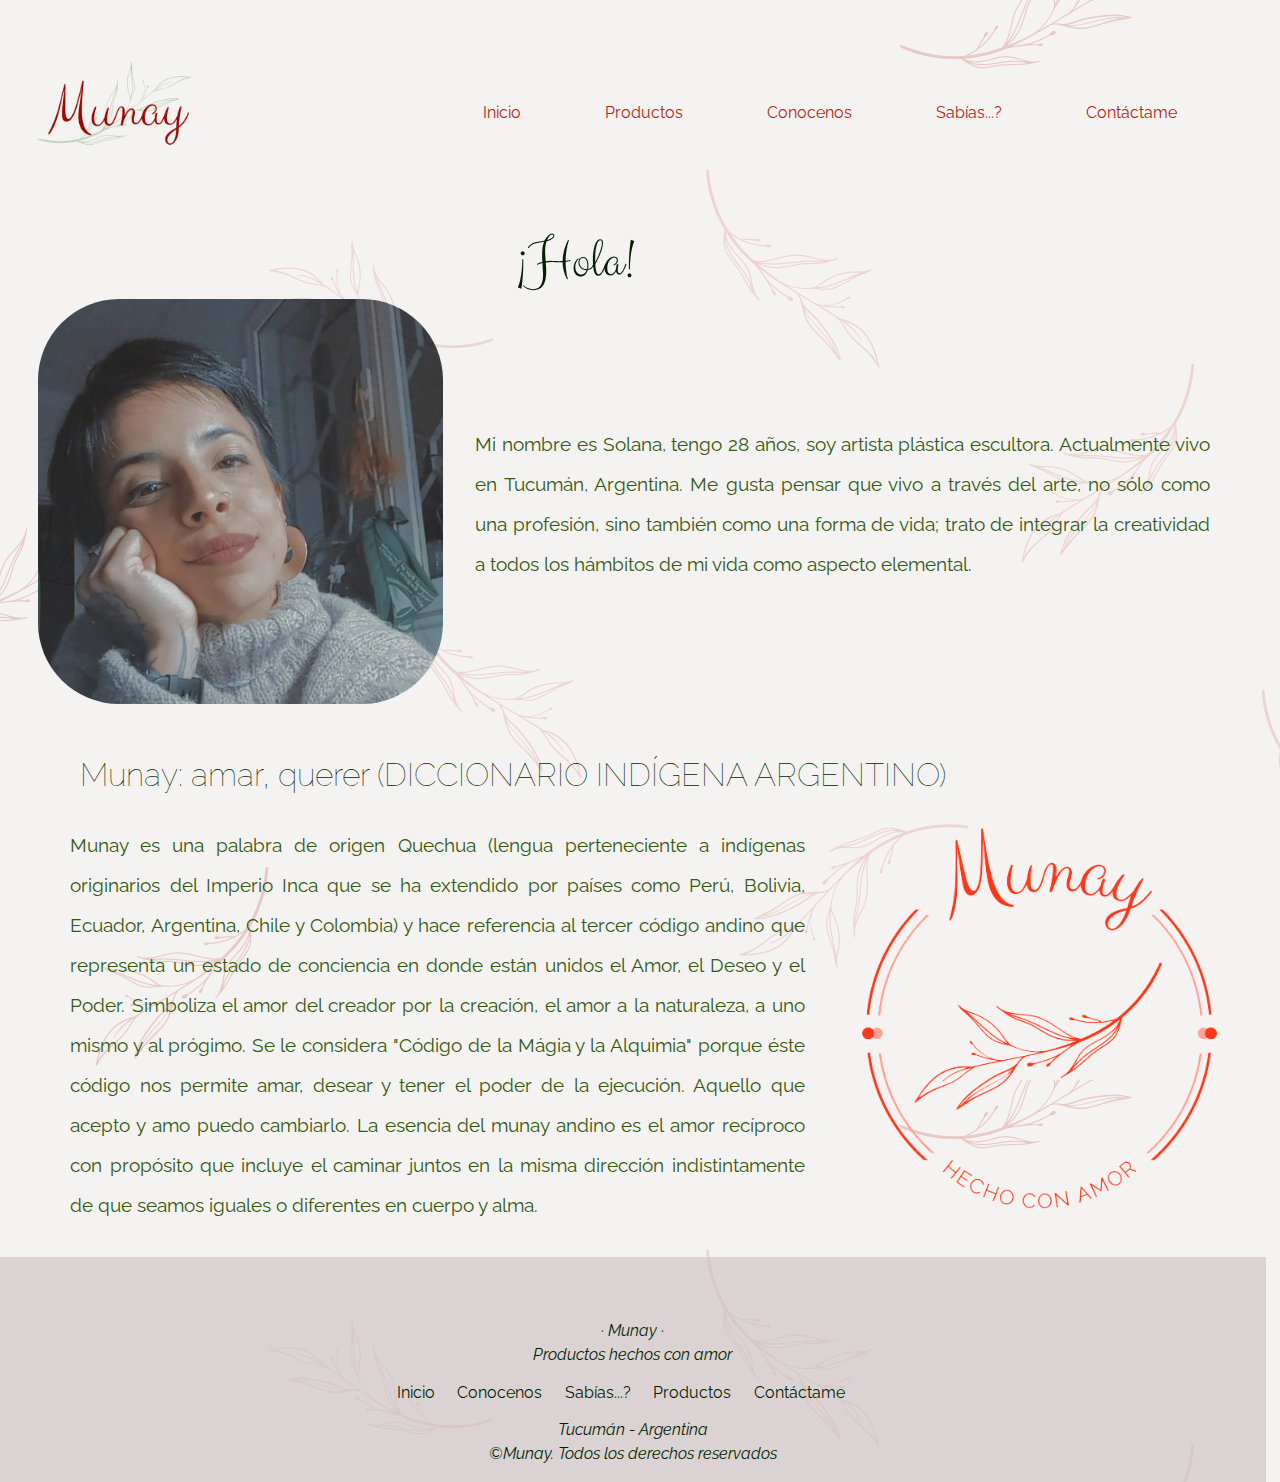
==== commit 2442e816: "cambios esteticos previos a la entrega final" ====
--- a/pages/conocenos.html
+++ b/pages/conocenos.html
@@ -7,7 +7,7 @@
     <meta name="viewport" content="width=device-width, initial-scale=1.0">
     <meta name="description" content="Solana Martínez artista plástica fundadora de Munay">
     <meta name="keywords" content="microemprendimiento artista escultora tucuman argentina ">
-    <link rel="shortcut icon" href="../Assets/img/icono1.png">
+    <link rel="shortcut icon" href="../assets/img/icono1.ico">
     <title>Munay - Conocenos</title>
     <!--link google fonts-->
     <link rel="preconnect" href="https://fonts.googleapis.com">
@@ -51,7 +51,7 @@
                     <p>Mi nombre es Solana, tengo 28 años, soy artista plástica escultora.
                         Actualmente vivo en Tucumán, Argentina.
                         Me gusta pensar que vivo a través del arte, no sólo como una profesión, sino también como una
-                        forma de vida; trato de inegrar la creatividad a todos los aspectos de mi vida como aspecto
+                        forma de vida; trato de integrar la creatividad a todos los hámbitos de mi vida como aspecto
                         elemental.</p>
                 </div>
             </section>
--- a/scss/style.css
+++ b/scss/style.css
@@ -12,6 +12,10 @@
 /*tipos de fuentes de la web*/
 /*fuente general de la web*/
 /*fuente cursiva para titulos*/
+/*estilos para cards*/
+/*para Media Query de 1024*/
+/*para Media Query de 768*/
+/*para Media Query de 480*/
 * {
   margin: 0;
   padding: 0;
@@ -51,17 +55,19 @@
 
 body {
   background-image: url("../assets/img/background.png");
-  width: 100%;
+  width: 98.9vw;
 }
 
 header {
   display: flex;
   align-items: center;
   grid-area: header;
+  height: 25vh;
+  width: 98.5vw;
 }
 header img {
   width: 50%;
-  margin-left: 3%;
+  margin-left: 1vw;
 }
 header div {
   padding: 0.5rem;
@@ -84,7 +90,7 @@
   color: #041E02;
 }
 header nav {
-  width: 100%;
+  width: 97vw;
 }
 header nav ul {
   display: flex;
@@ -99,7 +105,7 @@
   display: none;
 }
 
-/*estilod de todos los contenedores*/
+/*estilos de todos los contenedores*/
 main {
   height: 100%;
   display: flex;
@@ -114,62 +120,51 @@
   flex-direction: column;
   justify-content: flex-start;
   align-items: center;
+  height: 50vh;
 }
 
 /*conocenos.html*/
 .solana {
-  margin: 0rem 3rem 0rem 3rem;
+  margin: 0 3vw 0 3vw;
   display: flex;
   flex-direction: row;
   align-items: center;
 }
 
 .munay {
-  margin: 0rem 3rem 0rem 3rem;
+  margin: 0 3vw 0 3vw;
   display: flex;
   flex-direction: row;
   align-items: center;
 }
 
 /*productos.html*/
-.mates {
-  width: 100%;
-}
-.mates div {
+.mates, .cuencos {
+  width: 98.9vw;
+}
+.mates .boxMates, .cuencos .boxMates, .cuencos .boxCuencos {
   display: flex;
   justify-content: center;
   flex-wrap: wrap;
 }
-.mates div div {
+.mates .boxMates .cardMates, .cuencos .boxMates .cardMates, .cuencos .boxCuencos .cardMates, .cuencos .boxCuencos .cardCuencos {
   background-color: rgba(255, 99, 51, 0.3215686275);
-  width: 15rem;
-  height: 20rem;
+  width: 15vw;
+  height: 45vh;
   margin: 3rem;
-  padding: 1rem;
-  border-radius: 5%;
+  padding: 0.7rem;
+  border-radius: 20px;
   display: flex;
   flex-direction: column;
   justify-content: space-between;
   align-items: center;
 }
-
-.cuencos {
-  width: 100%;
-}
-.cuencos div {
-  background-color: rgba(255, 99, 51, 0.3215686275);
-  width: 15rem;
-  height: 20rem;
-  margin: 3rem 3rem 3rem 8.5rem;
-  padding: 1rem;
-  border-radius: 5%;
-  display: flex;
-  flex-direction: column;
-  justify-content: space-between;
-  align-items: center;
+.mates .boxMates .cardMates img, .cuencos .boxMates .cardMates img, .cuencos .boxCuencos .cardMates img, .cuencos .boxCuencos .cardCuencos img {
+  border-radius: 10px;
 }
 
 .sabias {
+  width: 99vw;
   display: flex;
   flex-direction: column;
   align-items: center;
@@ -177,6 +172,7 @@
 
 /*contactame.html*/
 .contForm {
+  height: 80vh;
   display: flex;
   flex-direction: row;
   align-items: center;
@@ -189,10 +185,10 @@
   flex-direction: column;
 }
 .contForm .izquierda .pedidos {
-  margin: 0rem 3rem 3rem 1rem;
+  margin: 0 3vw 3vh 1vw;
 }
 .contForm .izquierda .redes {
-  margin: 3rem 3rem 2rem 1rem;
+  margin: 3vh 3vw 2vh 1vw;
   display: flex;
   flex-direction: column;
   align-items: flex-end;
@@ -201,16 +197,18 @@
 
 /*estilos de todas las etiquetas h*/
 h1 {
+  width: 90vw;
   color: #041E02;
   font-size: 3.5rem;
+  font-family: "Clicker Script", cursive;
   font-weight: lighter;
-  font-family: "Clicker Script", cursive;
   display: flex;
   justify-content: center;
   align-items: center;
 }
 
 h2 {
+  width: 90vw;
   color: #041E02;
   font-size: 2rem;
   font-family: "Raleway";
@@ -241,24 +239,28 @@
   margin: 3rem 3rem 0rem 5rem;
 }
 
+.sabias h1 {
+  width: 90vw;
+}
 .sabias h2 {
-  width: 100%;
+  width: 90vw;
   padding: 1rem;
-  margin-left: 15rem;
   display: flex;
   flex-direction: row;
   align-items: flex-start;
 }
 
-.mates h2 {
-  margin-left: 3rem;
-}
-.mates div h3 {
+.mates h2, .cuencos h2 {
+  width: 80vw;
+  margin-left: 3vw;
+}
+.mates div h3, .cuencos div h3 {
   color: #041E02;
 }
 
 .cuencos h2 {
-  margin-left: 3rem;
+  width: 80vw;
+  margin-left: 3vw;
 }
 .cuencos div h3 {
   color: #041E02;
@@ -267,11 +269,11 @@
 .contactame h2 {
   width: 85%;
   font-size: 2rem;
-  margin-left: 3rem;
+  margin-left: 3vw;
 }
 .contactame .contForm h3 {
   font-size: 1.5rem;
-  margin-bottom: 1rem;
+  margin-bottom: 1vh;
   font-weight: 400;
   color: #FF6333;
 }
@@ -294,7 +296,7 @@
 }
 
 /*productos.html*/
-.mates div p {
+.mates div p, .cuencos div p {
   color: #041E02;
   text-align: center;
 }
@@ -315,41 +317,48 @@
 /*estilos de todo lo relacionado con fotos y videos*/
 .solana img {
   width: auto;
-  height: 20rem;
+  height: 45vh;
   border-radius: 20%;
   opacity: 85%;
 }
 
 .munay img {
   width: auto;
-  height: 20rem;
+  height: 45vh;
   border-radius: 20%;
 }
 
 .carousel {
   width: 50%;
-  margin: 0rem 0rem 2rem 0rem;
-}
-
-.video {
-  padding: 1rem;
+  margin: 0 0 5vh 0;
+}
+
+.sabias {
+  width: 98vw;
+}
+.sabias .video {
+  padding: 1vh 0 5vh 0;
   display: flex;
   justify-content: center;
 }
-
-.mates div img {
+.sabias .video iframe {
+  width: 60vw;
+  border-radius: 10px;
+}
+
+.mates div img, .cuencos div img {
   width: auto;
-  height: 10rem;
+  height: 25vh;
 }
 
 .cuencos div img {
   width: auto;
-  height: 10rem;
+  height: 25vh;
 }
 
 .redes i {
   color: grey;
-  margin: 0.5rem 0.5rem 0rem 1.5rem;
+  margin: 0.5vh 0.5vw 0 1.5vw;
   width: 3rem;
   height: auto;
   cursor: pointer;
@@ -395,8 +404,9 @@
   width: 15rem;
   font-size: 1.3rem;
   border-radius: 5rem;
+  border-color: #345911;
   border-style: solid;
-  border-color: #345911;
+  cursor: pointer;
 }
 .btnPedidos button a {
   color: #345911;
@@ -427,6 +437,8 @@
   flex-direction: column;
   justify-content: flex-end;
   grid-area: footer;
+  height: 25vh;
+  width: 98.9vw;
 }
 footer div {
   width: 100%;
@@ -441,14 +453,14 @@
   justify-content: center;
 }
 footer nav {
-  width: 100%;
+  width: 97vw;
   display: flex;
   justify-content: center;
 }
 footer nav ul {
   display: flex;
   justify-content: space-between;
-  width: 35rem;
+  width: 35vw;
   align-items: center;
 }
 footer nav ul li {
@@ -466,18 +478,33 @@
   color: #B82312;
 }
 
+.footerIndex {
+  width: 100vw;
+}
+
+.footerSabias {
+  height: 30vh;
+}
 .footerSabias div p {
   line-height: 0.5rem;
 }
 
 @media screen and (max-width: 1024px) {
-  .estructura {
-    display: grid;
-    grid-template-areas: "header" "main";
-    grid-template-rows: 1fr 10fr;
-  }
   footer {
     display: none;
+  }
+  .mainIndex {
+    height: 55vh;
+    display: flex;
+    justify-content: center;
+    align-items: center;
+  }
+  .mates .boxMates .cardMates, .cuencos .boxMates .cardMates, .cuencos .boxCuencos .cardMates, .cuencos .boxCuencos .cardCuencos {
+    width: 25vw;
+    height: 45vh;
+    margin: 2rem;
+    padding: 1rem;
+    border-radius: 20px;
   }
   .carousel {
     width: 80%;
@@ -488,11 +515,12 @@
     padding: 1rem;
     margin-left: 4rem;
   }
-  .cuencos div {
-    margin-left: 4rem;
+  .contForm .formulario {
+    height: 100%;
   }
 }
 @media screen and (max-width: 768px) {
+  /*menu hamburguesa*/
   #menuCheck:not(:checked) ~ nav {
     display: none;
   }
@@ -502,7 +530,7 @@
   #menu {
     display: block;
     color: #B82312;
-    font-size: 3rem;
+    font-size: 2.5rem;
     position: absolute;
     right: 2rem;
   }
@@ -533,7 +561,7 @@
     color: #EBDBC9;
     font-size: 1.5rem;
     margin: 2rem;
-    padding: rem;
+    padding: 1rem;
     line-height: 3rem;
   }
   header nav ul,
@@ -542,31 +570,48 @@
     text-align: right;
     margin-top: 1.5rem;
   }
+  main {
+    height: 50vh;
+    width: 96vw;
+  }
+  .mates .boxMates .cardMates, .cuencos .boxMates .cardMates, .cuencos .boxCuencos .cardMates, .cuencos .boxCuencos .cardCuencos {
+    width: 40vw;
+    height: 40vh;
+    margin: 2rem;
+    padding: 1rem;
+    border-radius: 20px;
+  }
   .solana {
     display: block;
   }
   .solana div {
+    width: 96vw;
     display: flex;
     flex-direction: column;
     justify-content: center;
     align-items: center;
+  }
+  .solana div p {
+    font-size: 1.5rem;
+  }
+  .h2Conocenos h2 {
+    width: 85vw;
+    text-align: center;
   }
   .munay {
     margin-top: 0;
     display: block;
   }
   .munay div {
+    width: 96vw;
     margin: 0%;
     display: flex;
     flex-direction: column;
     justify-content: center;
     align-items: center;
   }
-  .video {
-    width: 90%;
-  }
-  .cuencos div {
-    margin-left: 6rem;
+  .munay div p {
+    font-size: 1.5rem;
   }
   .contForm {
     display: flex;
@@ -581,9 +626,12 @@
     margin: 1rem;
     order: 2;
   }
+  .contForm .izquierda .pedidos p {
+    font-size: 1.5rem;
+  }
   .contForm .izquierda .redes {
     width: 100%;
-    margin-top: 1rem;
+    margin-bottom: 3vh;
     padding: 0;
     justify-content: flex-start;
     align-items: center;
@@ -591,7 +639,9 @@
   }
   .contForm .formulario {
     width: 90%;
-    justify-content: flex-start;
+    margin: 3rem 0 0 6rem;
+    padding: 0;
+    justify-content: center;
     border: none;
     order: 1;
   }
@@ -602,8 +652,30 @@
   }
 }
 @media screen and (max-width: 480px) {
-  .estructura {
-    display: block;
+  .estructuraIndex {
+    display: grid;
+    grid-template-areas: "header" "main";
+    grid-template-rows: 0.5fr 2fr;
+  }
+  .estructuraProductos {
+    display: grid;
+    grid-template-areas: "header" "main";
+    grid-template-rows: 0.1fr 6fr;
+  }
+  .estructuraConocenos {
+    display: grid;
+    grid-template-areas: "header" "main";
+    grid-template-rows: 0.1fr 4fr;
+  }
+  .estructuraSabias {
+    display: grid;
+    grid-template-areas: "header" "main";
+    grid-template-rows: 0.5fr 6.5fr;
+  }
+  .estructuraContactame {
+    display: grid;
+    grid-template-areas: "header" "main";
+    grid-template-rows: 0.5fr 3fr;
   }
   #menu {
     font-size: 1.5rem;
@@ -612,9 +684,10 @@
     width: 90%;
   }
   header nav {
-    top: 7rem;
-    height: 40%;
-    width: 40%;
+    top: 15vh;
+    height: 40vh;
+    width: 50vw;
+    text-align: right;
   }
   header nav a {
     font-size: 1rem;
@@ -623,12 +696,13 @@
     line-height: 1rem;
   }
   .mainIndex h1 {
-    color: #345911;
+    color: #041E02;
+    margin: 0;
     font-size: 3rem;
     text-align: center;
   }
   .mainIndex h2 {
-    color: #345911;
+    color: #041E02;
     width: 50%;
     margin-top: 1rem;
     font-size: 0.65rem;
@@ -644,22 +718,49 @@
   .mainIndex .btnPedidos button:hover {
     transform: none;
   }
+  main h1 {
+    margin-left: 2rem;
+    text-align: center;
+  }
+  .mates .boxMates .cardMates, .cuencos .boxMates .cardMates, .cuencos .boxCuencos .cardMates, .cuencos .boxCuencos .cardCuencos {
+    width: 80vw;
+    height: 60vh;
+    margin: 4rem;
+    padding: 1rem;
+    border-radius: 20px;
+  }
+  .mates .boxMates .cardMates img, .cuencos .boxMates .cardMates img, .cuencos .boxCuencos .cardMates img, .cuencos .boxCuencos .cardCuencos img {
+    height: 35vh;
+  }
   .solana {
     margin: 0;
-    width: 90%;
+    width: 100%;
+    display: flex;
     flex-direction: column;
   }
-  .solana img {
+  .solana div {
+    width: 100%;
+    justify-content: center;
+    align-items: center;
+  }
+  .solana div img {
     margin: 0;
     height: 18rem;
   }
-  .solana p {
-    margin: 0.5rem;
+  .solana div {
+    width: 90%;
+    justify-content: center;
+    align-items: center;
+  }
+  .solana div p {
+    width: 90%;
     font-size: 1rem;
     line-height: 1.5rem;
   }
   .h2Conocenos {
-    width: 100%;
+    margin: 0;
+    padding: 0;
+    width: 95%;
     font-weight: 600;
     display: flex;
     align-items: center;
@@ -678,10 +779,10 @@
     flex-direction: column;
     align-items: center;
   }
-  .munay img {
+  .munay div img {
     height: 20rem;
   }
-  .munay p {
+  .munay div p {
     margin: 1rem 2rem;
     font-size: 1rem;
     line-height: 1.5rem;
@@ -706,83 +807,60 @@
     display: flex;
     justify-content: center;
   }
-  .video iframe {
-    width: 75%;
-  }
   body h1 {
     width: 85%;
     font-size: 3rem;
     text-align: center;
   }
-  .mates {
+  .mates, .cuencos {
     display: flex;
     flex-direction: column;
     align-items: center;
     justify-content: center;
   }
-  .mates div {
-    margin: 0%;
-  }
-  .mates h2 {
+  .mates .boxMates .cardMates, .cuencos .boxMates .cardMates, .cuencos .boxCuencos .cardMates, .cuencos .boxCuencos .cardCuencos {
+    margin: 1rem;
+  }
+  .mates h2, .cuencos h2 {
+    margin: 1rem;
+    font-size: 1.5rem;
+  }
+  .contactame {
+    width: 100%;
+    display: flex;
+    flex-direction: column;
+    align-items: center;
+  }
+  .contactame .contForm {
+    margin: 2vh 0 0 0;
+    padding: 0;
+  }
+  .contactame .contForm .izquierda {
+    width: 95vw;
+    order: 2;
+  }
+  .contactame .contForm .izquierda .pedidos {
+    width: 80vw;
+    margin: 0;
+    padding: 0;
+    align-items: center;
+  }
+  .contactame .contForm .izquierda .pedidos p {
+    font-size: 1rem;
+  }
+  .contactame .contForm .izquierda .redes {
+    margin: 0 0 6vh 0;
+  }
+  .contactame .contForm .izquierda .redes div a {
     margin: 1.5rem;
-    font-size: 1.5rem;
-  }
-  .cuencos {
-    display: flex;
-    flex-direction: column;
-    align-items: center;
-    justify-content: center;
-  }
-  .cuencos div {
+  }
+  .contactame .contForm .formulario {
     margin: 0;
-  }
-  .cuencos h2 {
-    margin: 1.5rem;
-    font-size: 1.5rem;
-  }
-  .contactame h2 {
-    width: 90%;
-    margin: 0;
-    font-size: 1.5rem;
-  }
-  .contactame .contForm {
-    width: 100%;
-    margin: 0;
-    padding: 0%;
-  }
-  .contactame .contForm h3 {
-    font-size: 1.2rem;
-  }
-  .contactame .contForm .izquierda {
-    width: 100%;
-    padding: 0%;
-    align-items: center;
-  }
-  .contactame .contForm .izquierda .pedidos {
-    width: 90%;
-    margin: 0;
-    padding: 1rem;
-  }
-  .contactame .contForm .izquierda .redes {
-    width: 90%;
-    margin: 0;
-    padding: 1rem;
-  }
-  .contactame .contForm .izquierda .redes a {
-    font-size: 0.9rem;
-  }
-  .contactame .contForm .formulario {
-    width: 100%;
-    margin: 1rem 1rem 0rem 1rem;
-    padding: 1rem;
-    width: 90%;
-  }
-  .contactame .contForm .formulario form .campo,
-.contactame .contForm .formulario form textarea {
-    width: 18rem;
-  }
-  .contactame .contForm .formulario form textarea {
-    max-width: 18rem;
-    min-width: 18rem;
+    padding: 0;
+  }
+  .contactame .redes,
+.contactame .formulario {
+    display: flex;
+    flex-direction: row;
   }
 }/*# sourceMappingURL=style.css.map */